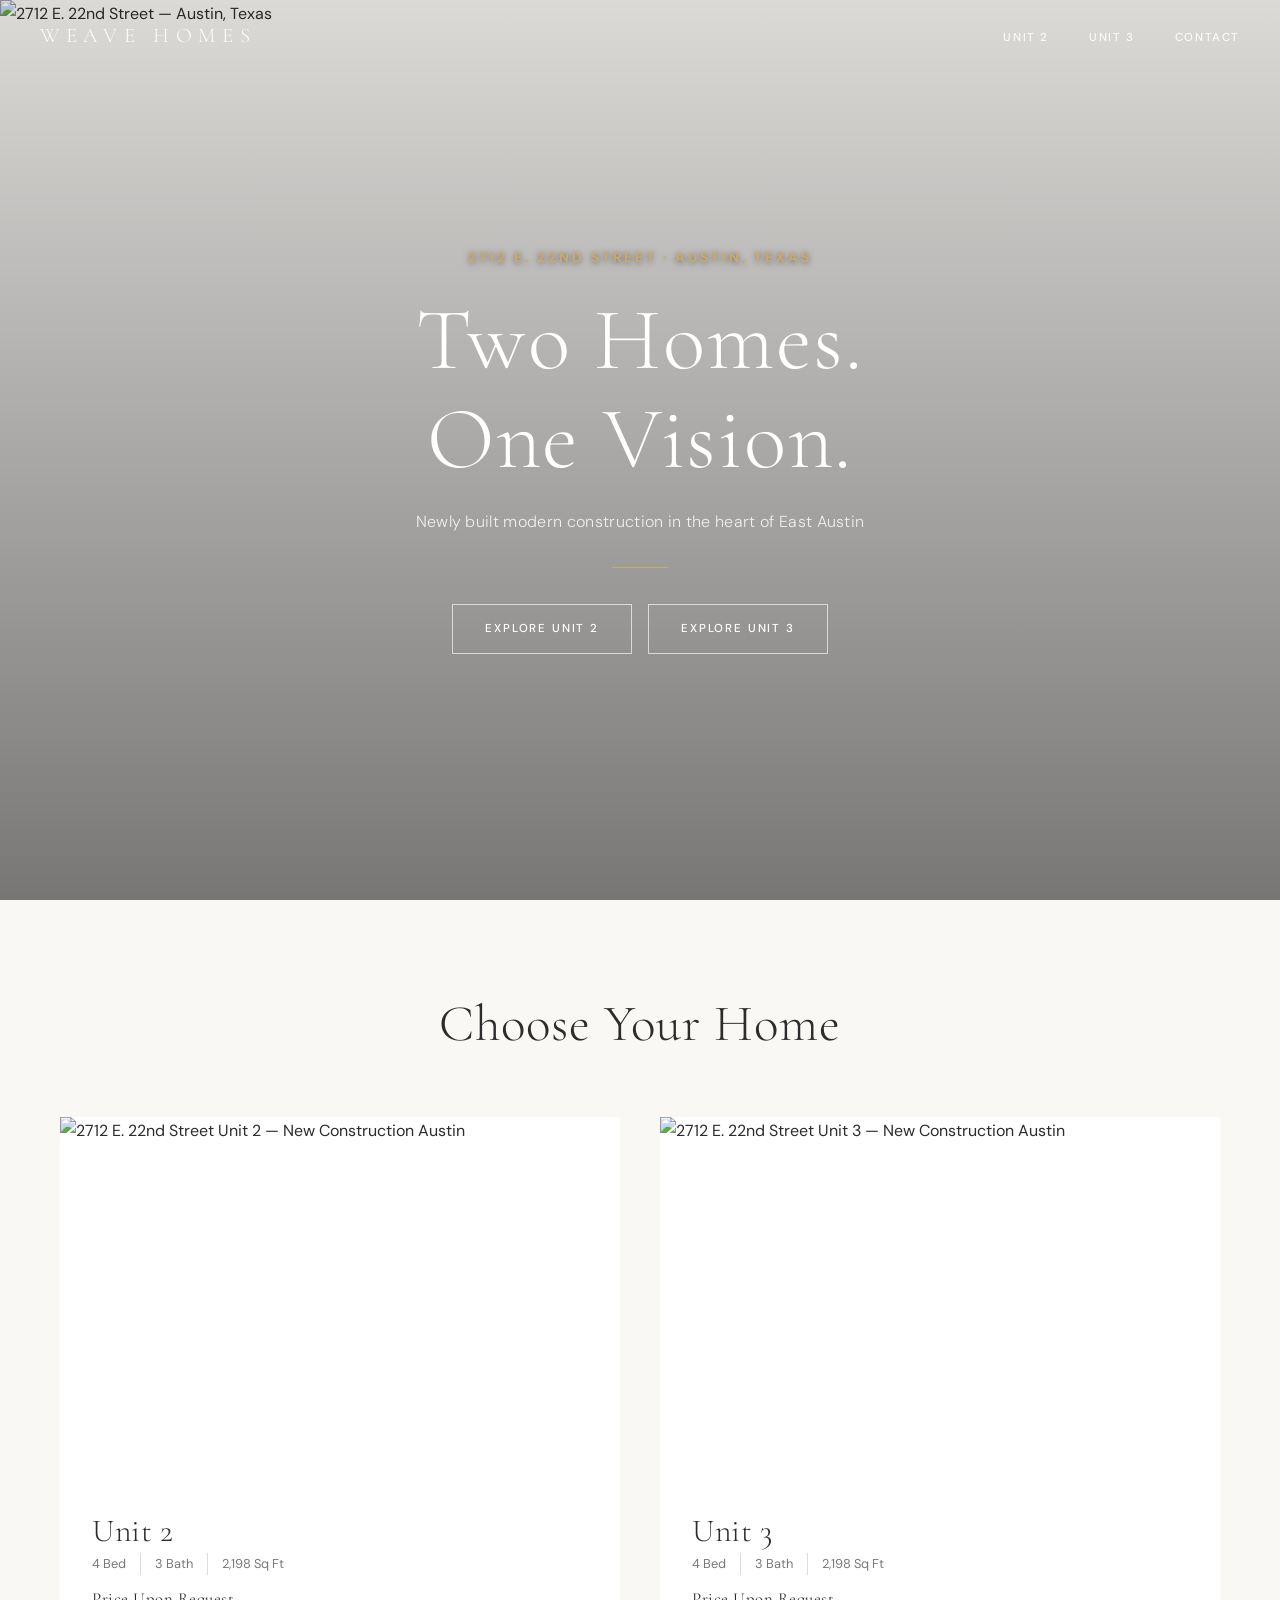
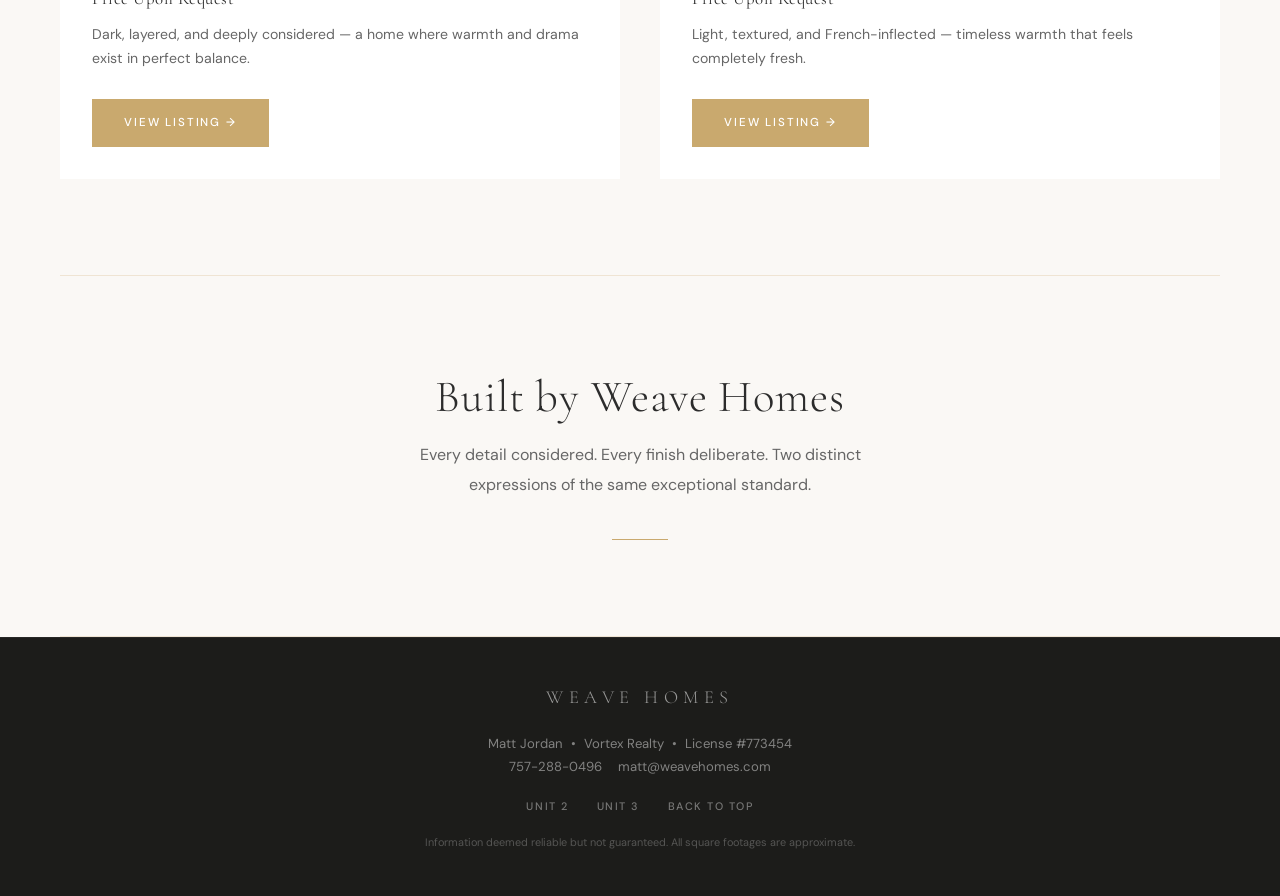
==== index.html @ 33d16226 "Add files via upload" ====
<!DOCTYPE html>
<html lang="en">
<head>
  <meta charset="UTF-8">
  <meta name="viewport" content="width=device-width, initial-scale=1.0">
  <title>Weave Homes — 2712 E. 22nd Street, Austin TX</title>
  <meta name="description" content="Two newly built modern homes at 2712 E. 22nd Street, Austin, TX 78722. 4 bed · 3 bath · 2,198 sq ft each. Built 2026.">

  <!-- Google Fonts -->
  <link rel="preconnect" href="https://fonts.googleapis.com">
  <link rel="preconnect" href="https://fonts.gstatic.com" crossorigin>
  <link href="https://fonts.googleapis.com/css2?family=Cormorant+Garamond:ital,wght@0,300;0,400;0,500;0,600;1,300;1,400;1,500&family=DM+Sans:wght@300;400;500&display=swap" rel="stylesheet">

  <link rel="stylesheet" href="styles.css">
</head>
<body>

  <!-- ==============================================
       NAVBAR
       ============================================== -->
  <nav class="navbar" id="navbar">
    <a href="index.html" class="nav-logo">Weave Homes</a>

    <ul class="nav-links">
      <li><a href="unit-2.html">Unit 2</a></li>
      <li><a href="unit-3.html">Unit 3</a></li>
      <li><a href="#contact">Contact</a></li>
    </ul>

    <button class="hamburger" aria-label="Toggle navigation">
      <span></span>
      <span></span>
      <span></span>
    </button>
  </nav>

  <!-- Mobile nav dropdown -->
  <div class="mobile-nav" id="mobile-nav">
    <a href="unit-2.html">Unit 2</a>
    <a href="unit-3.html">Unit 3</a>
    <a href="#contact">Contact</a>
  </div>


  <!-- ==============================================
       HERO — FULL SCREEN
       ============================================== -->
  <section class="hero-home">
    <!-- Background image layer — swap .img-placeholder for a real photo when ready -->
    <div class="hero-media">
      <img src="images/new-construction-home-east-austin-for-sale.webp" alt="2712 E. 22nd Street — Austin, Texas" class="hero-img">
    </div>

    <!-- Dark gradient overlay + centered text -->
    <div class="hero-overlay">
      <div class="hero-content">
        <p class="eyebrow">2712 E. 22nd Street &middot; Austin, Texas</p>
        <h1>Two Homes.<br>One Vision.</h1>
        <p class="hero-sub">Newly built modern construction in the heart of East Austin</p>
        <div class="hero-divider"></div>
        <div class="hero-cta-group">
          <a href="unit-2.html" class="btn btn-outline-white">Explore Unit 2</a>
          <a href="unit-3.html" class="btn btn-outline-white">Explore Unit 3</a>
        </div>
      </div>
    </div>
  </section>


  <!-- ==============================================
       PROPERTY CARDS — "Choose Your Home"
       ============================================== -->
  <section class="section" id="homes">
    <div class="container">

      <div class="section-title fade-in">
        <h2>Choose Your Home</h2>
      </div>

      <div class="cards-grid">

        <!-- Unit 2 Card -->
        <article class="property-card fade-in delay-1">
          <div class="card-img-wrap">
            <img src="images/2712-east-22nd-street-austin-new-construction-unit-2.webp" alt="2712 E. 22nd Street Unit 2 — New Construction Austin" class="card-img">
          </div>
          <div class="card-body">
            <h3>Unit 2</h3>
            <div class="card-stats">
              <span>4 Bed</span>
              <span>3 Bath</span>
              <span>2,198 Sq Ft</span>
            </div>
            <p class="card-price">Price Upon Request</p>
            <p class="card-teaser">Dark, layered, and deeply considered — a home where warmth and drama exist in perfect balance.</p>
            <a href="unit-2.html" class="btn btn-gold">View Listing &rarr;</a>
          </div>
        </article>

        <!-- Unit 3 Card -->
        <article class="property-card fade-in delay-2">
          <div class="card-img-wrap">
            <img src="images/2712-east-22nd-street-austin-new-construction-unit-3.webp" alt="2712 E. 22nd Street Unit 3 — New Construction Austin" class="card-img">
          </div>
          <div class="card-body">
            <h3>Unit 3</h3>
            <div class="card-stats">
              <span>4 Bed</span>
              <span>3 Bath</span>
              <span>2,198 Sq Ft</span>
            </div>
            <p class="card-price">Price Upon Request</p>
            <p class="card-teaser">Light, textured, and French-inflected — timeless warmth that feels completely fresh.</p>
            <a href="unit-3.html" class="btn btn-gold">View Listing &rarr;</a>
          </div>
        </article>

      </div>
    </div>
  </section>


  <!-- Gold divider -->
  <div class="container">
    <div class="gold-rule-full"></div>
  </div>


  <!-- ==============================================
       BUILDER SECTION
       ============================================== -->
  <section class="section builder-section fade-in">
    <div class="container">
      <h2>Built by Weave Homes</h2>
      <p>Every detail considered. Every finish deliberate. Two distinct expressions of the same exceptional standard.</p>
      <div class="gold-rule"></div>
    </div>
  </section>


  <!-- Gold divider -->
  <div class="container">
    <div class="gold-rule-full"></div>
  </div>


  <!-- ==============================================
       FOOTER / CONTACT
       ============================================== -->
  <footer class="site-footer" id="contact">
    <div class="container">
      <div class="footer-inner">

        <span class="footer-logo">Weave Homes</span>

        <p class="footer-agent-line">
          Matt Jordan &nbsp;&bull;&nbsp; Vortex Realty &nbsp;&bull;&nbsp; License #773454<br>
          <a href="tel:7572880496">757-288-0496</a>
          &nbsp;&nbsp;
          <a href="mailto:matt@weavehomes.com">matt@weavehomes.com</a>
        </p>

        <nav class="footer-nav">
          <a href="unit-2.html">Unit 2</a>
          <a href="unit-3.html">Unit 3</a>
          <a href="#">Back to Top</a>
        </nav>

        <p class="footer-legal">
          Information deemed reliable but not guaranteed. All square footages are approximate.
        </p>

      </div>
    </div>
  </footer>


  <script src="script.js"></script>
</body>
</html>
---- styles.css ----
/* ==============================================
   STYLES.CSS — WEAVE HOMES
   Modern Provençal Property Listing Site
   2712 E. 22nd Street, Austin, TX 78722
   ============================================== */

/* --- GOOGLE FONTS --- */
@import url('https://fonts.googleapis.com/css2?family=Cormorant+Garamond:ital,wght@0,300;0,400;0,500;0,600;1,300;1,400;1,500&family=DM+Sans:wght@300;400;500&display=swap');

/* --- CSS VARIABLES --- */
:root {
  --bg:          #FAF8F5;
  --text:        #2C2C2C;
  --gold:        #C9A96E;
  --stone:       #F0EDE8;
  --dark:        #1C1C1A;
  --white:       #FFFFFF;
  --ph-bg:       #E8E4DE;  /* placeholder background */
  --ph-text:     #9A9490;  /* placeholder text */

  --font-serif:  'Cormorant Garamond', Georgia, serif;
  --font-sans:   'DM Sans', system-ui, sans-serif;

  --nav-h:       72px;
  --section-pad: 96px;
  --max-w:       1240px;
  --gutter:      40px;

  --ease:        0.3s ease;
  --ease-slow:   0.65s ease;
}

/* --- RESET & BASE --- */
*, *::before, *::after { box-sizing: border-box; margin: 0; padding: 0; }

html { scroll-behavior: smooth; font-size: 16px; }

body {
  font-family: var(--font-sans);
  background: var(--bg);
  color: var(--text);
  line-height: 1.7;
  overflow-x: hidden;
}

img { max-width: 100%; display: block; }
a   { color: inherit; text-decoration: none; }
ul  { list-style: none; }

/* --- TYPOGRAPHY --- */
h1, h2, h3, h4 {
  font-family: var(--font-serif);
  font-weight: 400;
  line-height: 1.12;
  letter-spacing: 0.02em;
}

/* Small gold spaced-caps label used throughout */
.eyebrow {
  font-family: var(--font-sans);
  font-size: 0.68rem;
  font-weight: 500;
  letter-spacing: 0.22em;
  text-transform: uppercase;
  color: var(--gold);
}

/* --- CONTAINER --- */
.container {
  max-width: var(--max-w);
  margin: 0 auto;
  padding: 0 var(--gutter);
}

/* --- DIVIDERS --- */
.gold-rule {
  width: 56px;
  height: 1px;
  background: var(--gold);
  margin: 0 auto;
}
.gold-rule-full {
  width: 100%;
  height: 1px;
  background: var(--gold);
  opacity: 0.25;
  margin: 0;
}


/* ==============================================
   IMAGE PLACEHOLDERS
   ============================================== */
.img-placeholder {
  background: var(--ph-bg);
  display: flex;
  align-items: center;
  justify-content: center;
  width: 100%;
  height: 100%;
  color: var(--ph-text);
  font-family: var(--font-sans);
  font-size: 0.6rem;
  font-weight: 500;
  letter-spacing: 0.22em;
  text-transform: uppercase;
  text-align: center;
  padding: 8px;
}


/* ==============================================
   NAVBAR
   ============================================== */
.navbar {
  position: fixed;
  top: 0; left: 0; right: 0;
  z-index: 1000;
  height: var(--nav-h);
  padding: 0 var(--gutter);
  display: flex;
  align-items: center;
  justify-content: space-between;
  transition: background var(--ease), box-shadow var(--ease);
  background: transparent;
}

.navbar.scrolled {
  background: var(--white);
  box-shadow: 0 1px 0 rgba(0,0,0,0.07);
}

/* Logo */
.nav-logo {
  font-family: var(--font-serif);
  font-size: 1.3rem;
  font-weight: 300;
  letter-spacing: 0.32em;
  text-transform: uppercase;
  color: rgba(255,255,255,0.95);
  transition: color var(--ease);
}
.navbar.scrolled .nav-logo { color: var(--text); }

/* Desktop links */
.nav-links {
  display: flex;
  gap: 40px;
  align-items: center;
}
.nav-links a {
  font-family: var(--font-sans);
  font-size: 0.72rem;
  font-weight: 500;
  letter-spacing: 0.14em;
  text-transform: uppercase;
  color: rgba(255,255,255,0.88);
  transition: color var(--ease);
  position: relative;
}
.navbar.scrolled .nav-links a { color: var(--text); }

/* Gold underline on hover / active */
.nav-links a::after {
  content: '';
  position: absolute;
  bottom: -4px;
  left: 0;
  width: 0;
  height: 1px;
  background: var(--gold);
  transition: width var(--ease);
}
.nav-links a:hover::after,
.nav-links a.active::after { width: 100%; }
.nav-links a:hover,
.nav-links a.active { color: var(--gold); }
.navbar.scrolled .nav-links a:hover,
.navbar.scrolled .nav-links a.active { color: var(--gold); }

/* Hamburger button */
.hamburger {
  display: none;
  flex-direction: column;
  gap: 5px;
  cursor: pointer;
  background: none;
  border: none;
  padding: 4px;
}
.hamburger span {
  display: block;
  width: 24px;
  height: 1.5px;
  background: rgba(255,255,255,0.9);
  transition: all var(--ease);
}
.navbar.scrolled .hamburger span { background: var(--text); }

/* Mobile dropdown nav */
.mobile-nav {
  display: none;
  position: fixed;
  top: var(--nav-h);
  left: 0; right: 0;
  background: var(--white);
  z-index: 999;
  padding: 16px var(--gutter) 24px;
  border-top: 1px solid rgba(0,0,0,0.07);
  box-shadow: 0 12px 32px rgba(0,0,0,0.1);
  transform: translateY(-8px);
  opacity: 0;
  transition: transform var(--ease), opacity var(--ease);
  pointer-events: none;
}
.mobile-nav.open {
  display: block;
  transform: translateY(0);
  opacity: 1;
  pointer-events: all;
}
.mobile-nav a {
  display: block;
  font-family: var(--font-sans);
  font-size: 0.8rem;
  font-weight: 500;
  letter-spacing: 0.14em;
  text-transform: uppercase;
  color: var(--text);
  padding: 14px 0;
  border-bottom: 1px solid var(--stone);
  transition: color var(--ease);
}
.mobile-nav a:hover { color: var(--gold); }


/* ==============================================
   HERO — HOMEPAGE
   ============================================== */
.hero-home {
  position: relative;
  height: 100vh;
  min-height: 600px;
  overflow: hidden;
}

/* Media layer (photo or placeholder) */
.hero-media {
  position: absolute;
  inset: 0;
}
.hero-media .img-placeholder { height: 100%; }
.hero-img {
  width: 100%;
  height: 100%;
  object-fit: cover;
  object-position: center;
  display: block;
}

/* Dark gradient overlay */
.hero-overlay {
  position: absolute;
  inset: 0;
  background: linear-gradient(
    to bottom,
    rgba(0,0,0,0.12) 0%,
    rgba(0,0,0,0.52) 100%
  );
  display: flex;
  align-items: center;
  justify-content: center;
  text-align: center;
}

.hero-content {
  color: var(--white);
  max-width: 700px;
  padding: 0 24px;
}
.hero-content .eyebrow {
  margin-bottom: 22px;
  font-size: 0.85rem;
  font-weight: 700;
  text-shadow: 0 1px 6px rgba(0,0,0,0.55);
}
.hero-content h1 {
  font-size: clamp(3rem, 7vw, 5.5rem);
  font-weight: 300;
  color: var(--white);
  margin-bottom: 20px;
}
.hero-sub {
  font-family: var(--font-sans);
  font-size: 1rem;
  font-weight: 300;
  color: rgba(255,255,255,0.82);
  margin-bottom: 32px;
  letter-spacing: 0.02em;
}
.hero-divider {
  width: 56px;
  height: 1px;
  background: var(--gold);
  margin: 0 auto 36px;
}
.hero-cta-group {
  display: flex;
  gap: 16px;
  justify-content: center;
  flex-wrap: wrap;
}


/* ==============================================
   HERO — UNIT PAGES
   ============================================== */
.hero-unit {
  position: relative;
  height: 100vh;
  min-height: 600px;
  overflow: hidden;
}
.hero-unit .hero-media {
  position: absolute;
  inset: 0;
}
.hero-unit .hero-media .img-placeholder { height: 100%; }

/* Gradient from bottom — text sits in lower-left */
.hero-unit .hero-overlay {
  position: absolute;
  inset: 0;
  background: linear-gradient(
    to top,
    rgba(0,0,0,0.65) 0%,
    rgba(0,0,0,0.08) 55%
  );
  display: flex;
  align-items: flex-end;
  padding: 60px 64px;
}

.hero-unit-content {
  color: var(--white);
  max-width: 640px;
}
.hero-unit-content .eyebrow { margin-bottom: 10px; }
.hero-unit-content h1 {
  font-size: clamp(3rem, 5.5vw, 4.5rem);
  font-weight: 300;
  color: var(--white);
  margin-bottom: 22px;
}

/* Stats row e.g. "4 Bed · 3 Bath · 2,198 Sq Ft" */
.hero-stats-bar {
  display: flex;
  flex-wrap: wrap;
  gap: 0;
  font-family: var(--font-sans);
  font-size: 0.8rem;
  font-weight: 400;
  color: rgba(255,255,255,0.88);
  letter-spacing: 0.06em;
  margin-bottom: 10px;
}
.hero-stats-bar span:not(:last-child)::after {
  content: '·';
  margin: 0 10px;
  color: var(--gold);
}

.hero-price {
  font-family: var(--font-serif);
  font-size: 1.25rem;
  font-weight: 300;
  color: rgba(255,255,255,0.88);
  letter-spacing: 0.04em;
}


/* ==============================================
   BUTTONS
   ============================================== */
.btn {
  display: inline-flex;
  align-items: center;
  justify-content: center;
  font-family: var(--font-sans);
  font-size: 0.72rem;
  font-weight: 500;
  letter-spacing: 0.16em;
  text-transform: uppercase;
  padding: 14px 32px;
  border: none;
  cursor: pointer;
  transition: all var(--ease);
  text-decoration: none;
  white-space: nowrap;
}

.btn-gold {
  background: var(--gold);
  color: var(--white);
}
.btn-gold:hover { background: #b8905a; }

.btn-outline-white {
  background: transparent;
  color: var(--white);
  border: 1px solid rgba(255,255,255,0.65);
}
.btn-outline-white:hover {
  background: rgba(255,255,255,0.12);
  border-color: var(--white);
}

.btn-outline-gold {
  background: transparent;
  color: var(--gold);
  border: 1px solid var(--gold);
}
.btn-outline-gold:hover {
  background: var(--gold);
  color: var(--white);
}


/* ==============================================
   SECTION WRAPPERS
   ============================================== */
.section {
  padding: var(--section-pad) 0;
}
.section-alt  { background: var(--stone); }
.section-dark { background: var(--dark); color: var(--white); }

/* Centered heading block used in multiple sections */
.section-title {
  text-align: center;
  margin-bottom: 64px;
}
.section-title .eyebrow { margin-bottom: 14px; }
.section-title h2 {
  font-size: clamp(2.2rem, 4vw, 3.4rem);
  font-weight: 300;
  margin-bottom: 18px;
}
.section-title p {
  font-size: 0.95rem;
  color: #666;
  max-width: 540px;
  margin: 0 auto;
  line-height: 1.8;
}


/* ==============================================
   PROPERTY CARDS — HOMEPAGE
   ============================================== */
.cards-grid {
  display: grid;
  grid-template-columns: 1fr 1fr;
  gap: 40px;
}

.property-card {
  background: var(--white);
  overflow: hidden;
  transition: transform var(--ease), box-shadow var(--ease);
}
.property-card:hover {
  transform: translateY(-6px);
  box-shadow: 0 20px 56px rgba(0,0,0,0.1);
}

/* Aspect-ratio image area */
.card-img-wrap {
  position: relative;
  padding-top: 65%;
  overflow: hidden;
}
.card-img-wrap .img-placeholder {
  position: absolute;
  inset: 0;
  height: 100%;
  transition: transform 0.6s ease;
}
.property-card:hover .card-img-wrap .img-placeholder {
  transform: scale(1.04);
}
.card-img {
  position: absolute;
  inset: 0;
  width: 100%;
  height: 100%;
  object-fit: cover;
  object-position: center;
  display: block;
  transition: transform 0.6s ease;
}
.property-card:hover .card-img {
  transform: scale(1.04);
}

.card-body { padding: 32px; }
.card-body h3 {
  font-size: 2rem;
  font-weight: 300;
  margin-bottom: 4px;
}
.card-color {
  display: block;
  font-family: var(--font-sans);
  font-size: 0.65rem;
  font-weight: 500;
  letter-spacing: 0.2em;
  text-transform: uppercase;
  color: #999;
  margin-bottom: 16px;
}
.card-stats {
  display: flex;
  gap: 0;
  font-family: var(--font-sans);
  font-size: 0.8rem;
  color: #777;
  margin-bottom: 10px;
}
.card-stats span:not(:last-child) {
  padding-right: 14px;
  margin-right: 14px;
  border-right: 1px solid #ddd;
}
.card-price {
  font-family: var(--font-serif);
  font-size: 1.05rem;
  letter-spacing: 0.03em;
  margin-bottom: 10px;
}
.card-teaser {
  font-size: 0.88rem;
  color: #666;
  line-height: 1.7;
  margin-bottom: 28px;
}


/* ==============================================
   BUILDER SECTION — HOMEPAGE
   ============================================== */
.builder-section {
  text-align: center;
  padding: var(--section-pad) 0;
}
.builder-section h2 {
  font-size: clamp(2rem, 3.5vw, 3rem);
  font-weight: 300;
  margin-bottom: 18px;
}
.builder-section p {
  font-size: 1rem;
  color: #666;
  max-width: 500px;
  margin: 0 auto 40px;
  line-height: 1.85;
}


/* ==============================================
   STICKY SUB-NAV (UNIT PAGES)
   ============================================== */
.subnav {
  position: sticky;
  top: var(--nav-h);
  z-index: 900;
  background: var(--white);
  border-bottom: 1px solid rgba(0,0,0,0.08);
}

.subnav-inner {
  max-width: var(--max-w);
  margin: 0 auto;
  padding: 0 var(--gutter);
  display: flex;
  overflow-x: auto;
  scrollbar-width: none;
  -ms-overflow-style: none;
}
.subnav-inner::-webkit-scrollbar { display: none; }

.subnav-inner a {
  font-family: var(--font-sans);
  font-size: 0.7rem;
  font-weight: 500;
  letter-spacing: 0.13em;
  text-transform: uppercase;
  color: #999;
  padding: 17px 22px;
  white-space: nowrap;
  border-bottom: 2px solid transparent;
  margin-bottom: -1px;
  transition: all var(--ease);
}
.subnav-inner a:hover { color: var(--text); }
.subnav-inner a.active {
  color: var(--text);
  border-bottom-color: var(--gold);
}


/* ==============================================
   OVERVIEW SECTION
   ============================================== */
.overview-grid {
  display: grid;
  grid-template-columns: 1fr 340px;
  gap: 80px;
  align-items: start;
}

.overview-description {
  font-size: 0.97rem;
  line-height: 1.95;
  color: #444;
}
.overview-description p { margin-bottom: 1.4em; }

/* Stats panel (right column) */
.stats-panel {
  background: var(--stone);
  padding: 36px;
}
.stats-panel h3 {
  font-size: 0.65rem;
  letter-spacing: 0.22em;
  text-transform: uppercase;
  color: var(--gold);
  margin-bottom: 20px;
}
.stat-row {
  display: flex;
  justify-content: space-between;
  align-items: baseline;
  padding: 13px 0;
  border-bottom: 1px solid rgba(0,0,0,0.07);
  gap: 16px;
}
.stat-row:last-child { border-bottom: none; }
.stat-label {
  font-family: var(--font-sans);
  font-size: 0.7rem;
  font-weight: 500;
  letter-spacing: 0.12em;
  text-transform: uppercase;
  color: #888;
}
.stat-value {
  font-family: var(--font-serif);
  font-size: 1rem;
  font-weight: 400;
  color: var(--text);
  text-align: right;
}


/* ==============================================
   GALLERY GRID
   ============================================== */
.gallery-grid {
  display: grid;
  grid-template-columns: repeat(4, 1fr);
  grid-auto-rows: 260px;
  gap: 10px;
  grid-auto-flow: dense;
}

/* Feature items: item 1 spans 2 cols + 2 rows */
.gallery-item:nth-child(1) {
  grid-column: span 2;
  grid-row: span 2;
}
/* Item 8 spans 2 columns */
.gallery-item:nth-child(8) {
  grid-column: span 2;
}

.gallery-item {
  overflow: hidden;
  cursor: pointer;
  position: relative;
}
.gallery-item .img-placeholder {
  height: 100%;
  transition: transform 0.55s ease;
}
.gallery-item:hover .img-placeholder { transform: scale(1.05); }
.gallery-img {
  width: 100%;
  height: 100%;
  object-fit: cover;
  object-position: center;
  display: block;
  transition: transform 0.55s ease;
}
.gallery-item:hover .gallery-img { transform: scale(1.05); }

/* Subtle hover darkening via pseudo-element */
.gallery-item::after {
  content: '';
  position: absolute;
  inset: 0;
  background: rgba(0,0,0,0);
  transition: background var(--ease);
  pointer-events: none;
}
.gallery-item:hover::after { background: rgba(0,0,0,0.14); }


/* ==============================================
   LIGHTBOX
   ============================================== */
.lightbox {
  display: none;
  position: fixed;
  inset: 0;
  z-index: 2000;
  background: rgba(0,0,0,0.93);
  align-items: center;
  justify-content: center;
}
.lightbox.open { display: flex; }

.lightbox-inner {
  position: relative;
  max-width: 90vw;
}

.lightbox-placeholder {
  width: min(820px, 88vw);
  height: min(560px, 70vh);
  background: var(--ph-bg);
  display: flex;
  align-items: center;
  justify-content: center;
  color: var(--ph-text);
  font-family: var(--font-sans);
  font-size: 0.65rem;
  letter-spacing: 0.22em;
  text-transform: uppercase;
}

.lightbox-close {
  position: absolute;
  top: -44px;
  right: 0;
  background: none;
  border: none;
  color: rgba(255,255,255,0.75);
  font-family: var(--font-sans);
  font-size: 0.72rem;
  letter-spacing: 0.14em;
  text-transform: uppercase;
  cursor: pointer;
  display: flex;
  align-items: center;
  gap: 8px;
  transition: color var(--ease);
}
.lightbox-close:hover { color: var(--white); }

.lightbox-prev,
.lightbox-next {
  position: absolute;
  top: 50%;
  transform: translateY(-50%);
  background: rgba(255,255,255,0.08);
  border: 1px solid rgba(255,255,255,0.18);
  color: var(--white);
  width: 46px;
  height: 46px;
  display: flex;
  align-items: center;
  justify-content: center;
  cursor: pointer;
  font-size: 1.1rem;
  transition: all var(--ease);
}
.lightbox-prev { left: -60px; }
.lightbox-next { right: -60px; }
.lightbox-prev:hover,
.lightbox-next:hover {
  background: rgba(255,255,255,0.16);
  border-color: var(--gold);
}

.lightbox-caption {
  text-align: center;
  margin-top: 14px;
  font-family: var(--font-sans);
  font-size: 0.65rem;
  letter-spacing: 0.18em;
  text-transform: uppercase;
  color: rgba(255,255,255,0.4);
}


/* ==============================================
   FLEX SUITE SECTION
   ============================================== */
.flex-suite-section {
  background: var(--stone);
  padding: var(--section-pad) 0;
}
.flex-suite-header {
  text-align: center;
  margin-bottom: 60px;
}
.flex-suite-header h2 {
  font-size: clamp(2.5rem, 4.5vw, 4rem);
  font-weight: 300;
  margin-bottom: 8px;
}

.flex-cols {
  display: grid;
  grid-template-columns: repeat(3, 1fr);
  gap: 48px;
  margin-bottom: 56px;
}
.flex-col { text-align: center; }
.flex-icon {
  display: block;
  font-size: 2.4rem;
  margin-bottom: 16px;
}
.flex-col h3 {
  font-size: 1.45rem;
  font-weight: 400;
  margin-bottom: 12px;
}
.flex-col p {
  font-size: 0.88rem;
  color: #666;
  line-height: 1.82;
}

.flex-tagline {
  text-align: center;
  font-family: var(--font-serif);
  font-size: 1.5rem;
  font-weight: 300;
  font-style: italic;
  color: var(--gold);
  margin-bottom: 44px;
}

.flex-fp-wrap {
  max-width: 580px;
  margin: 0 auto;
}
.flex-fp-wrap .img-placeholder { height: 280px; }


/* ==============================================
   AMENITIES — TABS
   ============================================== */
.tabs-nav {
  display: flex;
  border-bottom: 1px solid rgba(0,0,0,0.1);
  margin-bottom: 48px;
  overflow-x: auto;
  scrollbar-width: none;
}
.tabs-nav::-webkit-scrollbar { display: none; }

.tab-btn {
  font-family: var(--font-sans);
  font-size: 0.72rem;
  font-weight: 500;
  letter-spacing: 0.13em;
  text-transform: uppercase;
  color: #999;
  padding: 16px 28px;
  background: none;
  border: none;
  border-bottom: 2px solid transparent;
  margin-bottom: -1px;
  cursor: pointer;
  transition: all var(--ease);
  white-space: nowrap;
}
.tab-btn:hover { color: var(--text); }
.tab-btn.active {
  color: var(--text);
  border-bottom-color: var(--gold);
}

.tab-panel { display: none; }
.tab-panel.active { display: block; }

/* Two-column amenity list */
.amenity-list {
  display: grid;
  grid-template-columns: repeat(2, 1fr);
  gap: 0 48px;
}
.amenity-item {
  display: flex;
  align-items: flex-start;
  gap: 12px;
  font-size: 0.88rem;
  color: #444;
  padding: 10px 0;
  border-bottom: 1px solid rgba(0,0,0,0.06);
  line-height: 1.55;
}
.amenity-item::before {
  content: '';
  display: block;
  width: 4px;
  height: 4px;
  min-width: 4px;
  background: var(--gold);
  border-radius: 50%;
  margin-top: 7px;
}

/* Stats grid used in Lot & Area tab */
.stats-grid-tab {
  display: grid;
  grid-template-columns: repeat(2, 1fr);
  gap: 0 48px;
}
.stats-grid-tab .stat-row {
  padding: 13px 0;
  border-bottom: 1px solid rgba(0,0,0,0.07);
}


/* ==============================================
   MORTGAGE CALCULATOR
   ============================================== */
.calc-grid {
  display: grid;
  grid-template-columns: 1fr 1fr;
  gap: 64px;
  align-items: start;
}

.calc-form {
  display: grid;
  grid-template-columns: 1fr 1fr;
  gap: 18px;
}
.form-group {
  display: flex;
  flex-direction: column;
  gap: 7px;
}
.form-group.span-2 { grid-column: span 2; }

.form-group label {
  font-family: var(--font-sans);
  font-size: 0.67rem;
  font-weight: 500;
  letter-spacing: 0.14em;
  text-transform: uppercase;
  color: #888;
}
.form-group input,
.form-group select {
  font-family: var(--font-sans);
  font-size: 0.95rem;
  color: var(--text);
  background: var(--white);
  border: 1px solid rgba(0,0,0,0.12);
  padding: 12px 14px;
  outline: none;
  width: 100%;
  transition: border-color var(--ease);
  appearance: none;
  -webkit-appearance: none;
}
.form-group input:focus,
.form-group select:focus { border-color: var(--gold); }

/* Results panel */
.calc-results {
  background: var(--dark);
  padding: 44px;
  color: var(--white);
}
.calc-results h3 {
  font-size: 1.7rem;
  font-weight: 300;
  color: var(--white);
  margin-bottom: 28px;
}
.result-main { margin-bottom: 28px; }
.result-label {
  font-family: var(--font-sans);
  font-size: 0.65rem;
  letter-spacing: 0.2em;
  text-transform: uppercase;
  color: rgba(255,255,255,0.45);
  margin-bottom: 6px;
}
.result-total {
  font-family: var(--font-serif);
  font-size: 3.6rem;
  font-weight: 300;
  color: var(--gold);
  letter-spacing: 0.02em;
  line-height: 1;
}
.result-sub {
  font-size: 0.75rem;
  color: rgba(255,255,255,0.4);
  margin-top: 6px;
}

.result-breakdown {
  border-top: 1px solid rgba(255,255,255,0.1);
  padding-top: 22px;
}
.result-line {
  display: flex;
  justify-content: space-between;
  align-items: baseline;
  padding: 10px 0;
  border-bottom: 1px solid rgba(255,255,255,0.06);
}
.result-line:last-child { border-bottom: none; }
.rl-label {
  font-family: var(--font-sans);
  font-size: 0.75rem;
  color: rgba(255,255,255,0.55);
}
.rl-value {
  font-family: var(--font-serif);
  font-size: 1.05rem;
  color: var(--white);
}

.calc-disclaimer {
  font-size: 0.7rem;
  color: #999;
  margin-top: 24px;
  line-height: 1.65;
  font-style: italic;
}


/* ==============================================
   LOCATION SECTION
   ============================================== */
.location-section .container { text-align: center; }
.location-section h2 {
  font-size: clamp(2rem, 3.5vw, 3rem);
  font-weight: 300;
  margin-bottom: 18px;
}
.location-section p {
  font-size: 0.95rem;
  color: #666;
  max-width: 600px;
  margin: 0 auto 44px;
  line-height: 1.85;
}
.map-wrap { overflow: hidden; line-height: 0; }


/* ==============================================
   CONTACT SECTION
   ============================================== */
.contact-grid {
  display: grid;
  grid-template-columns: 280px 1fr;
  gap: 80px;
  align-items: start;
}

/* Agent bio column */
.agent-bio { text-align: center; }

.agent-headshot-wrap {
  width: 120px;
  height: 120px;
  border-radius: 50%;
  overflow: hidden;
  margin: 0 auto 20px;
  background: rgba(255,255,255,0.08);
}
.agent-headshot-wrap .img-placeholder {
  height: 100%;
  border-radius: 50%;
  font-size: 0.55rem;
  color: rgba(255,255,255,0.3);
}

.agent-bio h3 {
  font-size: 1.75rem;
  font-weight: 300;
  color: var(--white);
  margin-bottom: 4px;
}
.agent-title {
  font-family: var(--font-sans);
  font-size: 0.67rem;
  letter-spacing: 0.18em;
  text-transform: uppercase;
  color: var(--gold);
  margin-bottom: 20px;
}
.agent-details {
  font-size: 0.86rem;
  color: rgba(255,255,255,0.6);
  line-height: 2;
}
.agent-details a {
  color: rgba(255,255,255,0.6);
  transition: color var(--ease);
}
.agent-details a:hover { color: var(--gold); }

/* Contact form */
.contact-form {
  display: grid;
  grid-template-columns: 1fr 1fr;
  gap: 14px;
}
.contact-form .form-group label { color: rgba(255,255,255,0.45); }
.contact-form .form-group input,
.contact-form .form-group textarea {
  background: rgba(255,255,255,0.05);
  border: 1px solid rgba(255,255,255,0.1);
  color: var(--white);
  font-family: var(--font-sans);
  font-size: 0.93rem;
  padding: 12px 14px;
  outline: none;
  width: 100%;
  transition: border-color var(--ease);
  resize: vertical;
}
.contact-form .form-group input::placeholder,
.contact-form .form-group textarea::placeholder { color: rgba(255,255,255,0.22); }
.contact-form .form-group input:focus,
.contact-form .form-group textarea:focus { border-color: var(--gold); }
.contact-form .form-group.span-2 { grid-column: span 2; }

.checkbox-label {
  display: flex;
  align-items: flex-start;
  gap: 10px;
  font-size: 0.78rem;
  color: rgba(255,255,255,0.45);
  cursor: pointer;
  line-height: 1.55;
}
.checkbox-label input[type="checkbox"] {
  width: auto;
  min-width: auto;
  margin-top: 2px;
  accent-color: var(--gold);
}


/* ==============================================
   FOOTER
   ============================================== */
.site-footer {
  background: var(--dark);
  padding: 44px 0;
  border-top: 1px solid rgba(255,255,255,0.05);
}
.footer-inner {
  display: flex;
  flex-direction: column;
  align-items: center;
  gap: 18px;
  text-align: center;
}
.footer-logo {
  font-family: var(--font-serif);
  font-size: 1.15rem;
  font-weight: 300;
  letter-spacing: 0.3em;
  text-transform: uppercase;
  color: rgba(255,255,255,0.55);
}
.footer-agent-line {
  font-size: 0.82rem;
  color: rgba(255,255,255,0.45);
  line-height: 1.8;
}
.footer-agent-line a {
  color: rgba(255,255,255,0.45);
  transition: color var(--ease);
}
.footer-agent-line a:hover { color: var(--gold); }
.footer-nav {
  display: flex;
  gap: 28px;
  flex-wrap: wrap;
  justify-content: center;
}
.footer-nav a {
  font-family: var(--font-sans);
  font-size: 0.68rem;
  font-weight: 500;
  letter-spacing: 0.14em;
  text-transform: uppercase;
  color: rgba(255,255,255,0.4);
  transition: color var(--ease);
}
.footer-nav a:hover { color: var(--gold); }
.footer-legal {
  font-size: 0.68rem;
  color: rgba(255,255,255,0.25);
  max-width: 600px;
  line-height: 1.7;
}


/* ==============================================
   FLOOR PLAN SECTION
   ============================================== */
.floorplan-grid {
  display: grid;
  grid-template-columns: 1fr 1fr;
  gap: 48px;
  margin-bottom: 32px;
}

.floorplan-level-label {
  text-align: center;
  margin-bottom: 16px;
  display: block;
}

.floorplan-img {
  height: 460px;
  width: 100%;
}

.floorplan-rooms {
  font-family: var(--font-sans);
  font-size: 0.8rem;
  color: #999;
  text-align: center;
  padding: 16px 8px 0;
  letter-spacing: 0.06em;
  line-height: 1.7;
}

.floorplan-disclaimer {
  text-align: center;
  font-size: 0.72rem;
  color: #aaa;
  font-style: italic;
  margin-top: 8px;
}

@media (max-width: 768px) {
  .floorplan-grid {
    grid-template-columns: 1fr;
    gap: 32px;
  }
  .floorplan-img { height: 320px; }
}


/* ==============================================
   FADE-IN SCROLL ANIMATIONS
   ============================================== */
.fade-in {
  opacity: 0;
  transform: translateY(28px);
  transition: opacity var(--ease-slow), transform var(--ease-slow);
}
.fade-in.visible {
  opacity: 1;
  transform: translateY(0);
}

/* Staggered delay utilities */
.delay-1 { transition-delay: 0.1s; }
.delay-2 { transition-delay: 0.2s; }
.delay-3 { transition-delay: 0.3s; }
.delay-4 { transition-delay: 0.4s; }


/* ==============================================
   RESPONSIVE — TABLET (≤1024px)
   ============================================== */
@media (max-width: 1024px) {
  :root {
    --section-pad: 72px;
    --gutter: 28px;
  }

  .overview-grid { grid-template-columns: 1fr; gap: 40px; }
  .stats-panel { max-width: 480px; }

  .calc-grid { grid-template-columns: 1fr; gap: 36px; }

  .contact-grid { grid-template-columns: 1fr; gap: 48px; }
  .agent-bio { text-align: left; display: flex; flex-direction: column; align-items: flex-start; }
  .agent-headshot-wrap { margin: 0 0 20px; }
}


/* ==============================================
   RESPONSIVE — MOBILE (≤768px)
   ============================================== */
@media (max-width: 768px) {
  :root {
    --section-pad: 56px;
    --gutter: 20px;
    --nav-h: 60px;
  }

  /* Nav */
  .nav-links { display: none; }
  .hamburger { display: flex; }

  /* Hero unit — bottom left content */
  .hero-unit .hero-overlay { padding: 32px 24px; }
  .hero-cta-group { flex-direction: column; align-items: center; }

  /* Cards */
  .cards-grid { grid-template-columns: 1fr; gap: 24px; }

  /* Gallery: 2 columns, no special spanning */
  .gallery-grid {
    grid-template-columns: 1fr 1fr;
    grid-auto-rows: 180px;
  }
  .gallery-item:nth-child(1),
  .gallery-item:nth-child(8) {
    grid-column: span 1;
    grid-row: span 1;
  }

  /* Flex suite */
  .flex-cols { grid-template-columns: 1fr; gap: 32px; }

  /* Amenity list */
  .amenity-list { grid-template-columns: 1fr; }
  .stats-grid-tab { grid-template-columns: 1fr; }

  /* Calc */
  .calc-form { grid-template-columns: 1fr; }
  .calc-form .form-group.span-2 { grid-column: span 1; }

  /* Contact form */
  .contact-form { grid-template-columns: 1fr; }
  .contact-form .form-group.span-2 { grid-column: span 1; }

  /* Lightbox nav */
  .lightbox-prev { left: -6px; }
  .lightbox-next { right: -6px; }
}


/* ==============================================
   RESPONSIVE — SMALL MOBILE (≤480px)
   ============================================== */
@media (max-width: 480px) {
  :root { --gutter: 16px; }

  .hero-content h1 { font-size: 2.6rem; }
  .hero-unit-content h1 { font-size: 2.4rem; }

  .gallery-grid { grid-auto-rows: 200px; }

  .tabs-nav { overflow-x: auto; flex-wrap: nowrap; }
  .tab-btn { padding: 14px 18px; }

  .subnav-inner a { padding: 15px 14px; font-size: 0.65rem; }
}
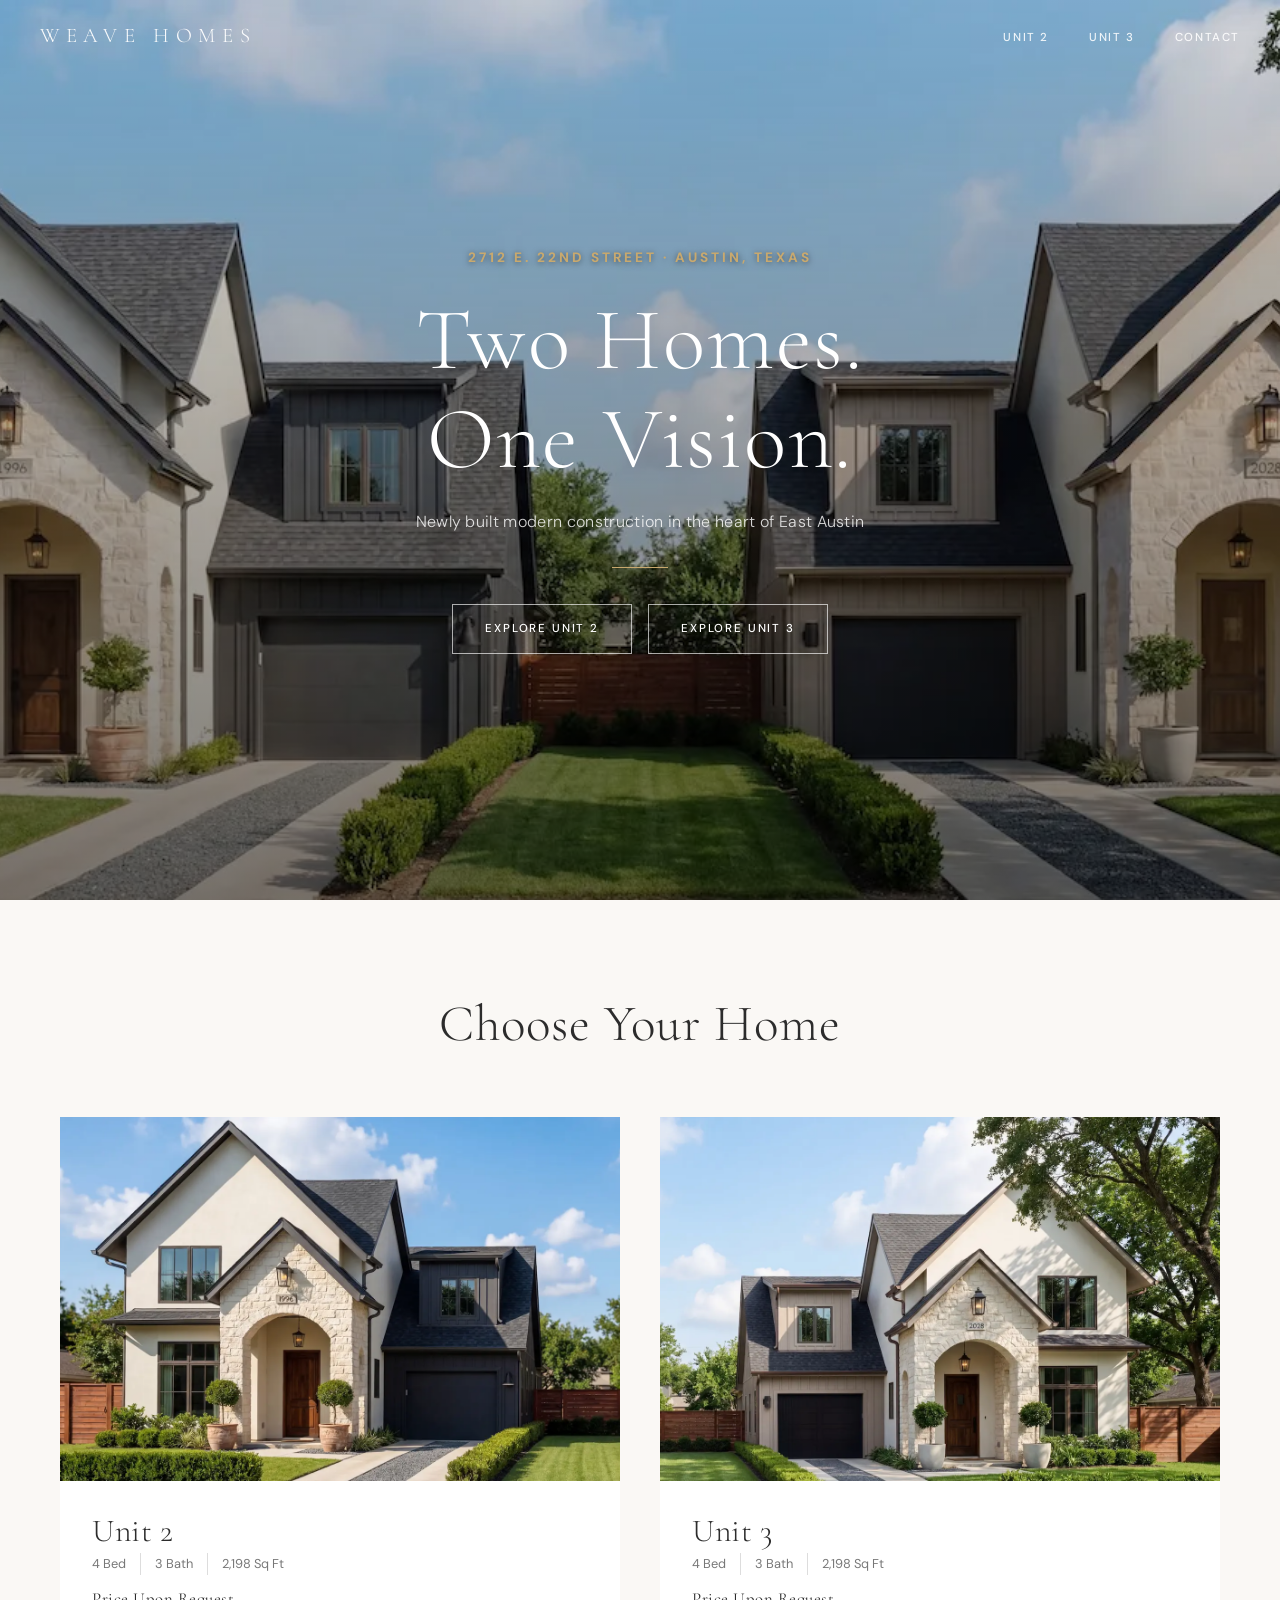
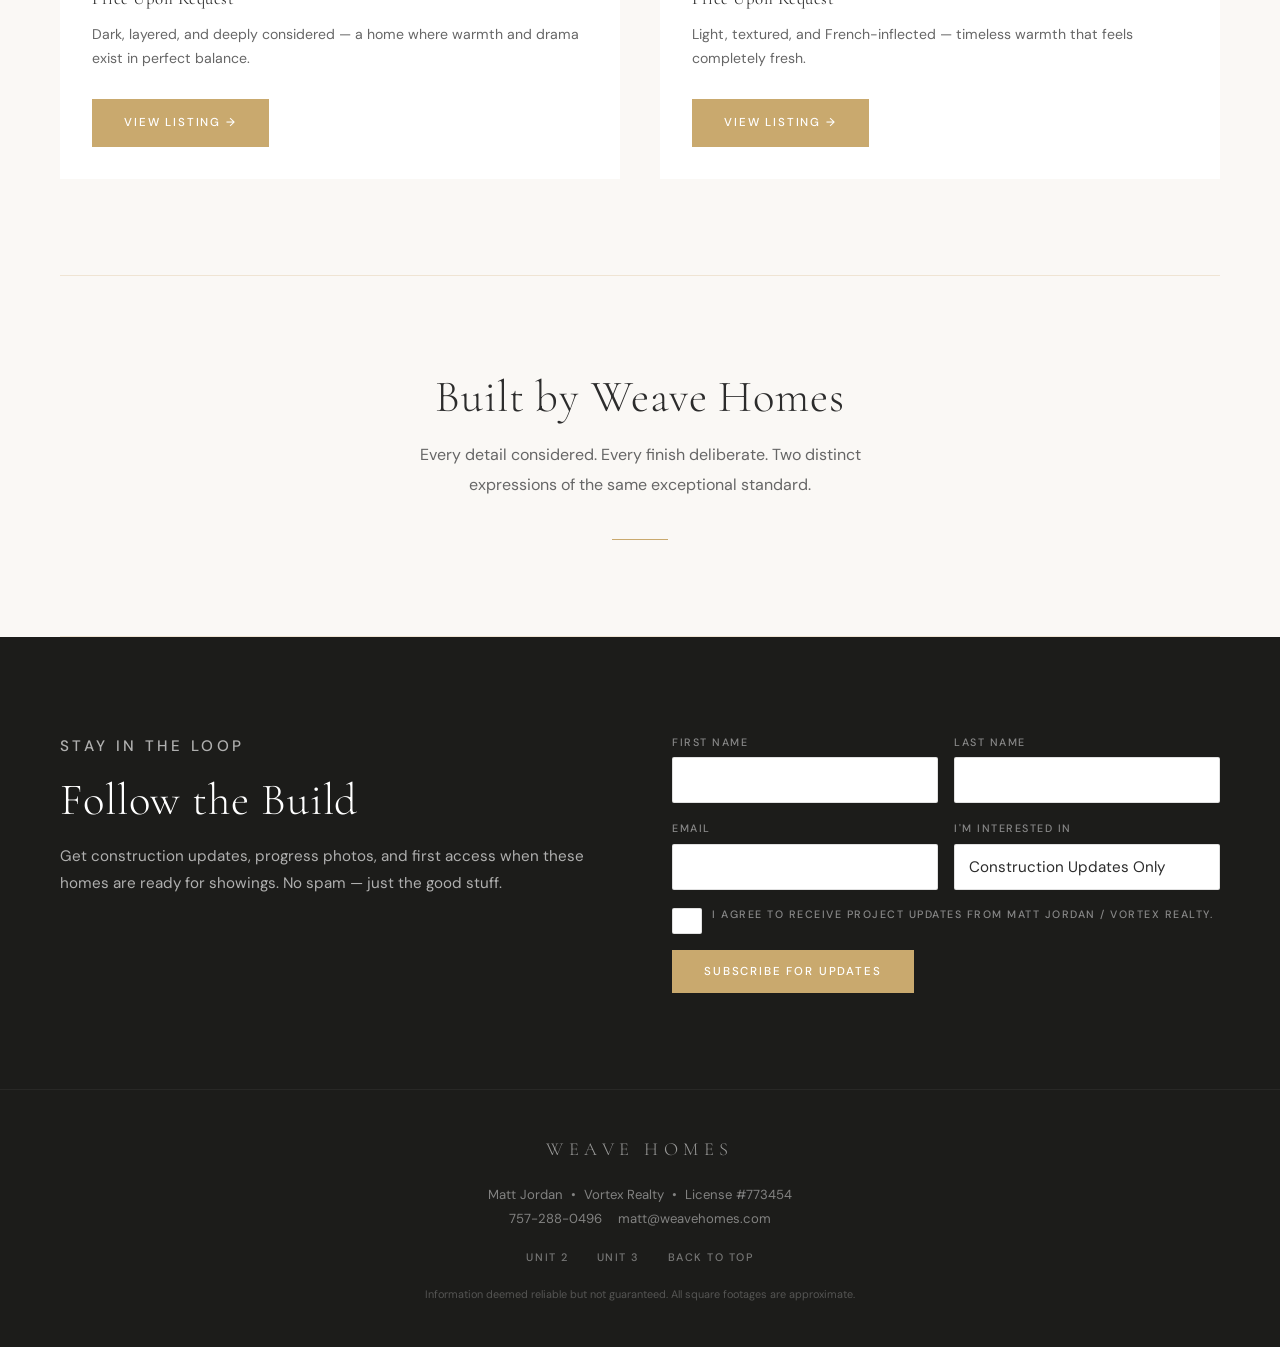
==== commit ca378dfc: "Add files via upload" ====
--- a/index.html
+++ b/index.html
@@ -145,9 +145,55 @@
 
 
   <!-- ==============================================
+       SUBSCRIBE — HOMEPAGE CTA
+       ============================================== -->
+  <section class="section section-dark subscribe-section" id="contact">
+    <div class="container">
+      <div class="subscribe-inner fade-in">
+        <div class="subscribe-copy">
+          <p class="eyebrow">Stay in the Loop</p>
+          <h2>Follow the Build</h2>
+          <p>Get construction updates, progress photos, and first access when these homes are ready for showings. No spam — just the good stuff.</p>
+        </div>
+        <form class="subscribe-form" action="https://formspree.io/f/xlgpqlnq" method="POST">
+          <div class="form-group">
+            <label for="sub-first">First Name</label>
+            <input type="text" id="sub-first" name="first_name" placeholder="Jane" required>
+          </div>
+          <div class="form-group">
+            <label for="sub-last">Last Name</label>
+            <input type="text" id="sub-last" name="last_name" placeholder="Smith" required>
+          </div>
+          <div class="form-group">
+            <label for="sub-email">Email</label>
+            <input type="email" id="sub-email" name="email" placeholder="jane@example.com" required>
+          </div>
+          <div class="form-group">
+            <label for="sub-interest">I'm interested in</label>
+            <select id="sub-interest" name="interest">
+              <option value="updates">Construction Updates Only</option>
+              <option value="unit-2">Purchasing Unit 2</option>
+              <option value="unit-3">Purchasing Unit 3</option>
+              <option value="both">Purchasing Either Unit</option>
+            </select>
+          </div>
+          <div class="form-group sub-consent">
+            <label class="checkbox-label">
+              <input type="checkbox" name="consent" required>
+              I agree to receive project updates from Matt Jordan / Vortex Realty.
+            </label>
+          </div>
+          <button type="submit" class="btn btn-gold">Subscribe for Updates</button>
+        </form>
+      </div>
+    </div>
+  </section>
+
+
+  <!-- ==============================================
        FOOTER / CONTACT
        ============================================== -->
-  <footer class="site-footer" id="contact">
+  <footer class="site-footer">
     <div class="container">
       <div class="footer-inner">
 
--- a/styles.css
+++ b/styles.css
@@ -548,6 +548,70 @@
 
 
 /* ==============================================
+   SUBSCRIBE SECTION — HOMEPAGE CTA
+   ============================================== */
+.subscribe-section { padding: var(--section-pad) 0; }
+
+.subscribe-inner {
+  display: grid;
+  grid-template-columns: 1fr 1fr;
+  gap: 64px;
+  align-items: start;
+}
+
+.subscribe-copy .eyebrow { margin-bottom: 14px; }
+.subscribe-copy h2 {
+  font-size: clamp(2rem, 3.5vw, 3rem);
+  font-weight: 300;
+  color: var(--white);
+  margin-bottom: 18px;
+}
+.subscribe-copy p {
+  font-size: 0.95rem;
+  color: rgba(255,255,255,0.65);
+  line-height: 1.8;
+}
+
+.subscribe-form {
+  display: grid;
+  grid-template-columns: 1fr 1fr;
+  gap: 16px;
+}
+.subscribe-form .form-group { display: flex; flex-direction: column; gap: 6px; }
+.subscribe-form label {
+  font-family: var(--font-sans);
+  font-size: 0.7rem;
+  letter-spacing: 0.12em;
+  text-transform: uppercase;
+  color: rgba(255,255,255,0.55);
+}
+.subscribe-form input,
+.subscribe-form select {
+  background: rgba(255,255,255,0.07);
+  border: 1px solid rgba(255,255,255,0.15);
+  color: var(--white);
+  padding: 12px 14px;
+  font-family: var(--font-sans);
+  font-size: 0.9rem;
+  border-radius: 2px;
+  outline: none;
+  transition: border-color 0.2s;
+}
+.subscribe-form input::placeholder { color: rgba(255,255,255,0.3); }
+.subscribe-form input:focus,
+.subscribe-form select:focus { border-color: var(--gold); }
+.subscribe-form select option { background: #1a1a1a; color: var(--white); }
+.sub-consent { grid-column: span 2; }
+.subscribe-form .btn { grid-column: span 2; justify-self: start; }
+
+@media (max-width: 860px) {
+  .subscribe-inner { grid-template-columns: 1fr; gap: 40px; }
+  .subscribe-form { grid-template-columns: 1fr; }
+  .sub-consent, .subscribe-form .btn { grid-column: span 1; }
+}
+
+
+/* ==============================================
    BUILDER SECTION — HOMEPAGE
    ============================================== */
 .builder-section {
@@ -1106,13 +1170,20 @@
   color: var(--white);
   margin-bottom: 4px;
 }
+.agent-update-blurb {
+  font-family: var(--font-sans);
+  font-size: 0.88rem;
+  color: rgba(255,255,255,0.7);
+  line-height: 1.6;
+  margin-bottom: 20px;
+}
 .agent-title {
   font-family: var(--font-sans);
   font-size: 0.67rem;
   letter-spacing: 0.18em;
   text-transform: uppercase;
   color: var(--gold);
-  margin-bottom: 20px;
+  margin-bottom: 12px;
 }
 .agent-details {
   font-size: 0.86rem;
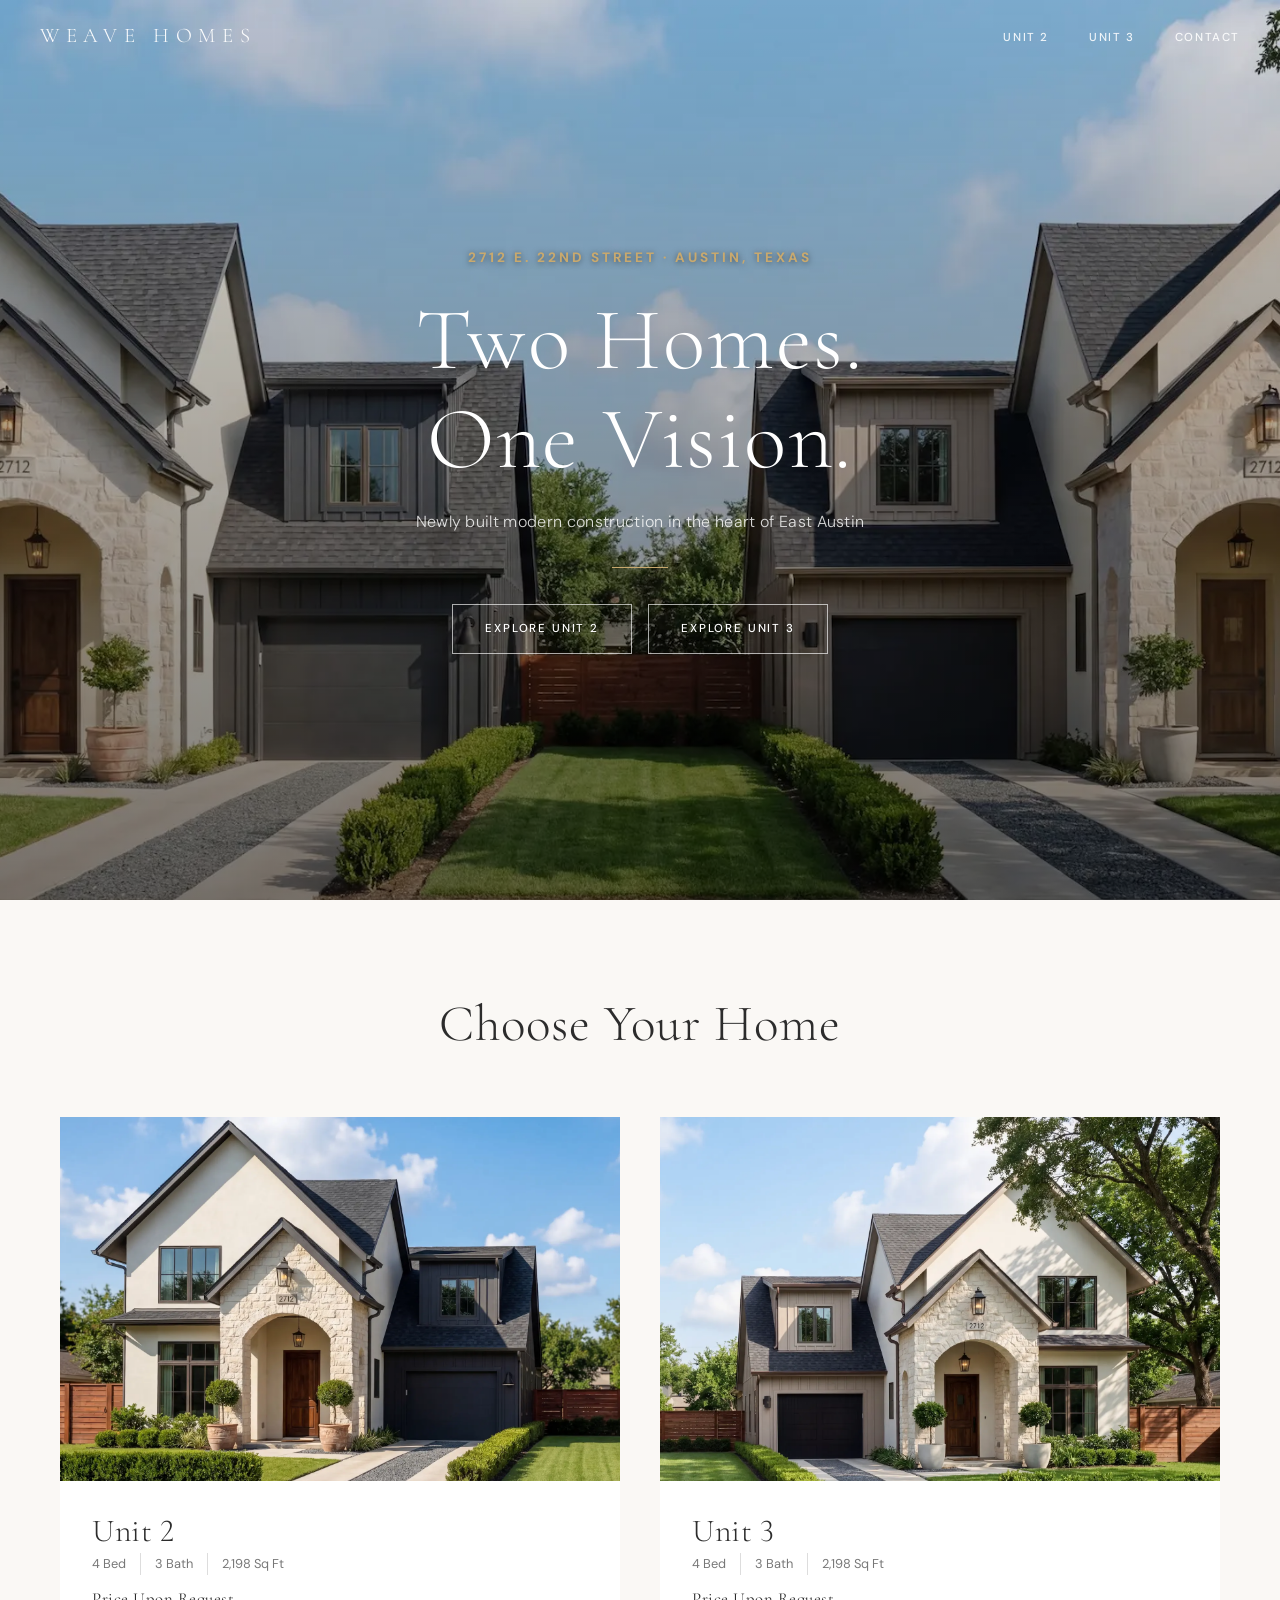
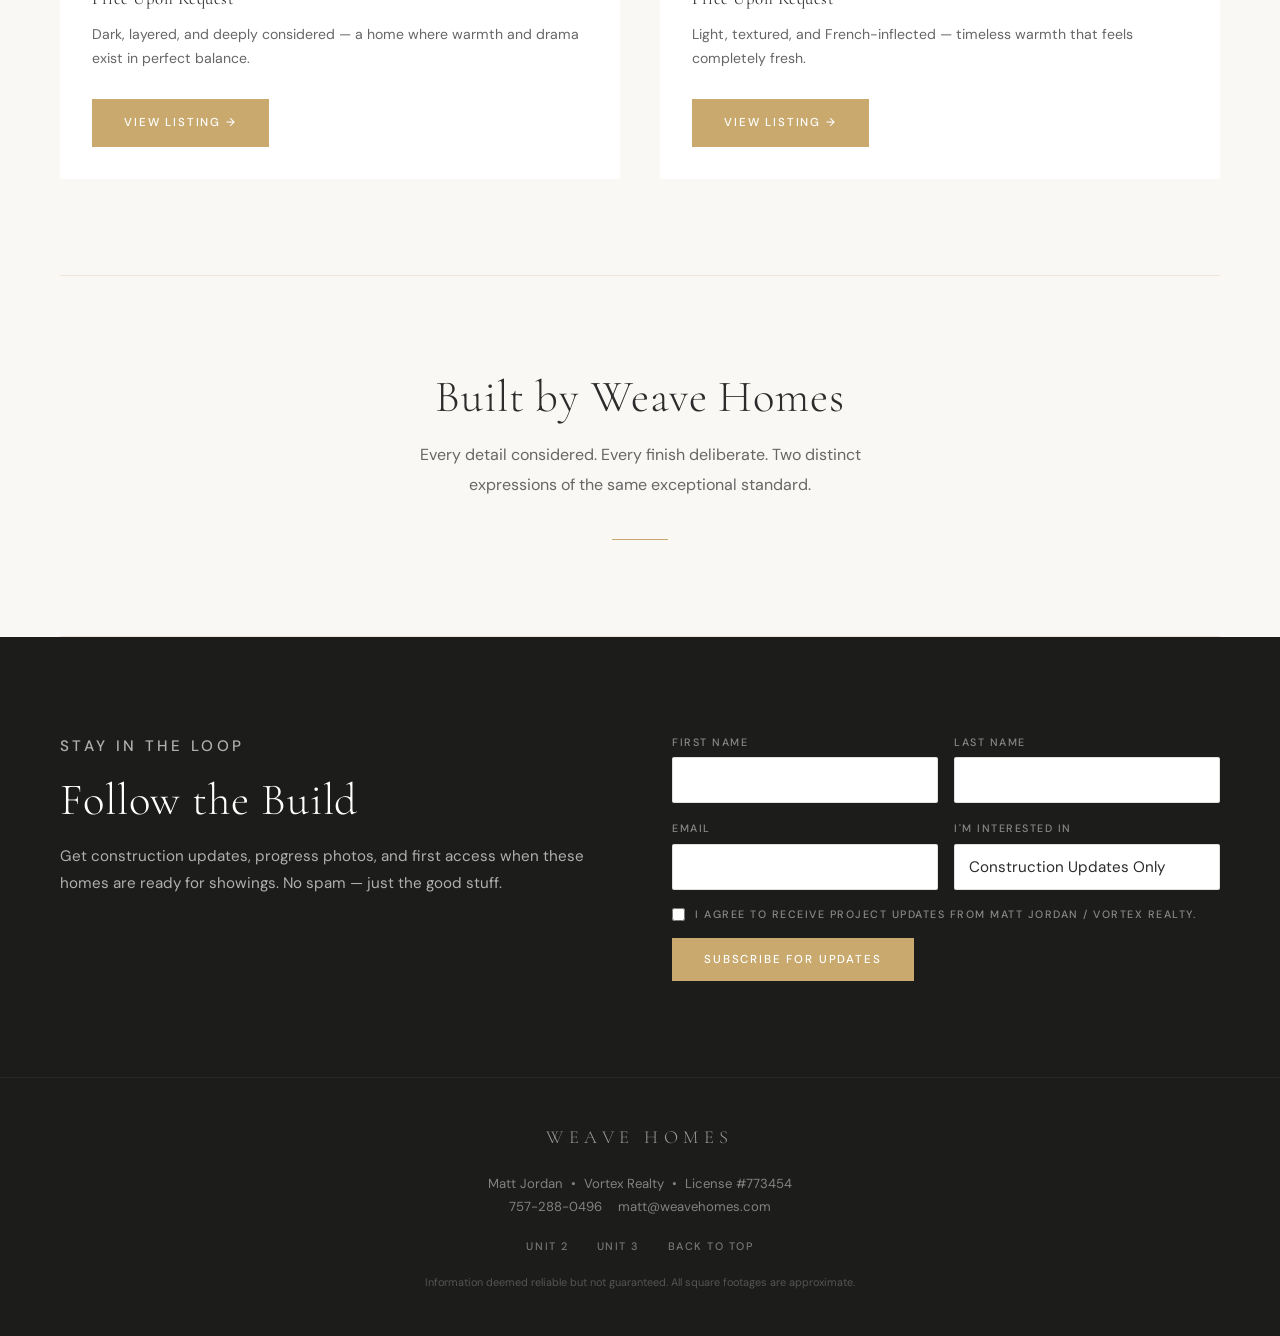
==== commit 115cab53: "Add Google Analytics tracking (G-LDSJNLS9MR) Co-Authored-By: Claude Opus 4.7 (1M context) <noreply@a" ====
--- a/index.html
+++ b/index.html
@@ -5,6 +5,15 @@
   <meta name="viewport" content="width=device-width, initial-scale=1.0">
   <title>Weave Homes — 2712 E. 22nd Street, Austin TX</title>
   <meta name="description" content="Two newly built modern homes at 2712 E. 22nd Street, Austin, TX 78722. 4 bed · 3 bath · 2,198 sq ft each. Built 2026.">
+
+  <!-- Google tag (gtag.js) -->
+  <script async src="https://www.googletagmanager.com/gtag/js?id=G-LDSJNLS9MR"></script>
+  <script>
+    window.dataLayer = window.dataLayer || [];
+    function gtag(){dataLayer.push(arguments);}
+    gtag('js', new Date());
+    gtag('config', 'G-LDSJNLS9MR');
+  </script>
 
   <!-- Google Fonts -->
   <link rel="preconnect" href="https://fonts.googleapis.com">
--- a/styles.css
+++ b/styles.css
@@ -509,6 +509,7 @@
   font-size: 2rem;
   font-weight: 300;
   margin-bottom: 4px;
+  font-variant-numeric: lining-nums;
 }
 .card-color {
   display: block;
@@ -585,7 +586,7 @@
   text-transform: uppercase;
   color: rgba(255,255,255,0.55);
 }
-.subscribe-form input,
+.subscribe-form input:not([type="checkbox"]),
 .subscribe-form select {
   background: rgba(255,255,255,0.07);
   border: 1px solid rgba(255,255,255,0.15);
@@ -597,8 +598,8 @@
   outline: none;
   transition: border-color 0.2s;
 }
-.subscribe-form input::placeholder { color: rgba(255,255,255,0.3); }
-.subscribe-form input:focus,
+.subscribe-form input:not([type="checkbox"])::placeholder { color: rgba(255,255,255,0.3); }
+.subscribe-form input:not([type="checkbox"]):focus,
 .subscribe-form select:focus { border-color: var(--gold); }
 .subscribe-form select option { background: #1a1a1a; color: var(--white); }
 .sub-consent { grid-column: span 2; }
@@ -921,10 +922,25 @@
 }
 
 .flex-fp-wrap {
-  max-width: 580px;
+  max-width: 900px;
   margin: 0 auto;
 }
-.flex-fp-wrap .img-placeholder { height: 280px; }
+.flex-fp-images {
+  display: grid;
+  grid-template-columns: 1fr 1fr;
+  gap: 24px;
+}
+.flex-fp-img {
+  width: 100%;
+  height: 350px;
+  object-fit: cover;
+  border-radius: 4px;
+}
+@media (max-width: 768px) {
+  .flex-fp-images {
+    grid-template-columns: 1fr;
+  }
+}
 
 
 /* ==============================================
@@ -1033,7 +1049,7 @@
   text-transform: uppercase;
   color: #888;
 }
-.form-group input,
+.form-group input:not([type="checkbox"]),
 .form-group select {
   font-family: var(--font-sans);
   font-size: 0.95rem;
@@ -1047,6 +1063,13 @@
   appearance: none;
   -webkit-appearance: none;
 }
+.form-group input[type="checkbox"] {
+  width: auto;
+  appearance: auto;
+  -webkit-appearance: auto;
+  accent-color: var(--gold);
+  cursor: pointer;
+}
 .form-group input:focus,
 .form-group select:focus { border-color: var(--gold); }
 
@@ -1313,8 +1336,9 @@
 }
 
 .floorplan-img {
-  height: 460px;
+  height: 700px;
   width: 100%;
+  object-fit: contain;
 }
 
 .floorplan-rooms {
@@ -1340,7 +1364,7 @@
     grid-template-columns: 1fr;
     gap: 32px;
   }
-  .floorplan-img { height: 320px; }
+  .floorplan-img { height: 500px; }
 }
 
 
@@ -1398,9 +1422,25 @@
   .nav-links { display: none; }
   .hamburger { display: flex; }
 
-  /* Hero unit — bottom left content */
+  /* Hero home — full image at natural ratio, text block below */
+  .hero-home { height: auto; min-height: unset; display: flex; flex-direction: column; }
+  .hero-home .hero-media { position: relative; height: auto; flex-shrink: 0; }
+  .hero-home .hero-img { height: auto; object-fit: unset; }
+  .hero-home .hero-overlay {
+    position: relative;
+    inset: auto;
+    background: var(--dark);
+    padding: 44px 24px;
+    justify-content: center;
+  }
+
+  /* Hero unit pages */
+  .hero-unit { height: 65vh; min-height: 420px; }
   .hero-unit .hero-overlay { padding: 32px 24px; }
+
+  /* Hero CTA buttons */
   .hero-cta-group { flex-direction: column; align-items: center; }
+  .hero-cta-group .btn { width: 100%; max-width: 280px; text-align: center; }
 
   /* Cards */
   .cards-grid { grid-template-columns: 1fr; gap: 24px; }
@@ -1416,6 +1456,10 @@
     grid-row: span 1;
   }
 
+  /* Subscribe form — stack and full-width inputs */
+  .subscribe-form input:not([type="checkbox"]),
+  .subscribe-form select { width: 100%; }
+
   /* Flex suite */
   .flex-cols { grid-template-columns: 1fr; gap: 32px; }
 
@@ -1434,6 +1478,10 @@
   /* Lightbox nav */
   .lightbox-prev { left: -6px; }
   .lightbox-next { right: -6px; }
+
+  /* Footer */
+  .footer-nav { gap: 16px; }
+  .site-footer { padding: 36px 0; }
 }
 
 
@@ -1443,13 +1491,22 @@
 @media (max-width: 480px) {
   :root { --gutter: 16px; }
 
+  .hero-unit { height: 60vh; min-height: 360px; }
+
   .hero-content h1 { font-size: 2.6rem; }
+  .hero-content .eyebrow { font-size: 0.72rem; }
+  .hero-sub { font-size: 0.88rem; }
   .hero-unit-content h1 { font-size: 2.4rem; }
 
-  .gallery-grid { grid-auto-rows: 200px; }
+  .gallery-grid { grid-auto-rows: 150px; }
 
   .tabs-nav { overflow-x: auto; flex-wrap: nowrap; }
   .tab-btn { padding: 14px 18px; }
 
   .subnav-inner a { padding: 15px 14px; font-size: 0.65rem; }
-}
+
+  .card-body { padding: 24px; }
+  .card-body h3 { font-size: 1.7rem; }
+
+  .btn { padding: 14px 24px; font-size: 0.7rem; }
+}
